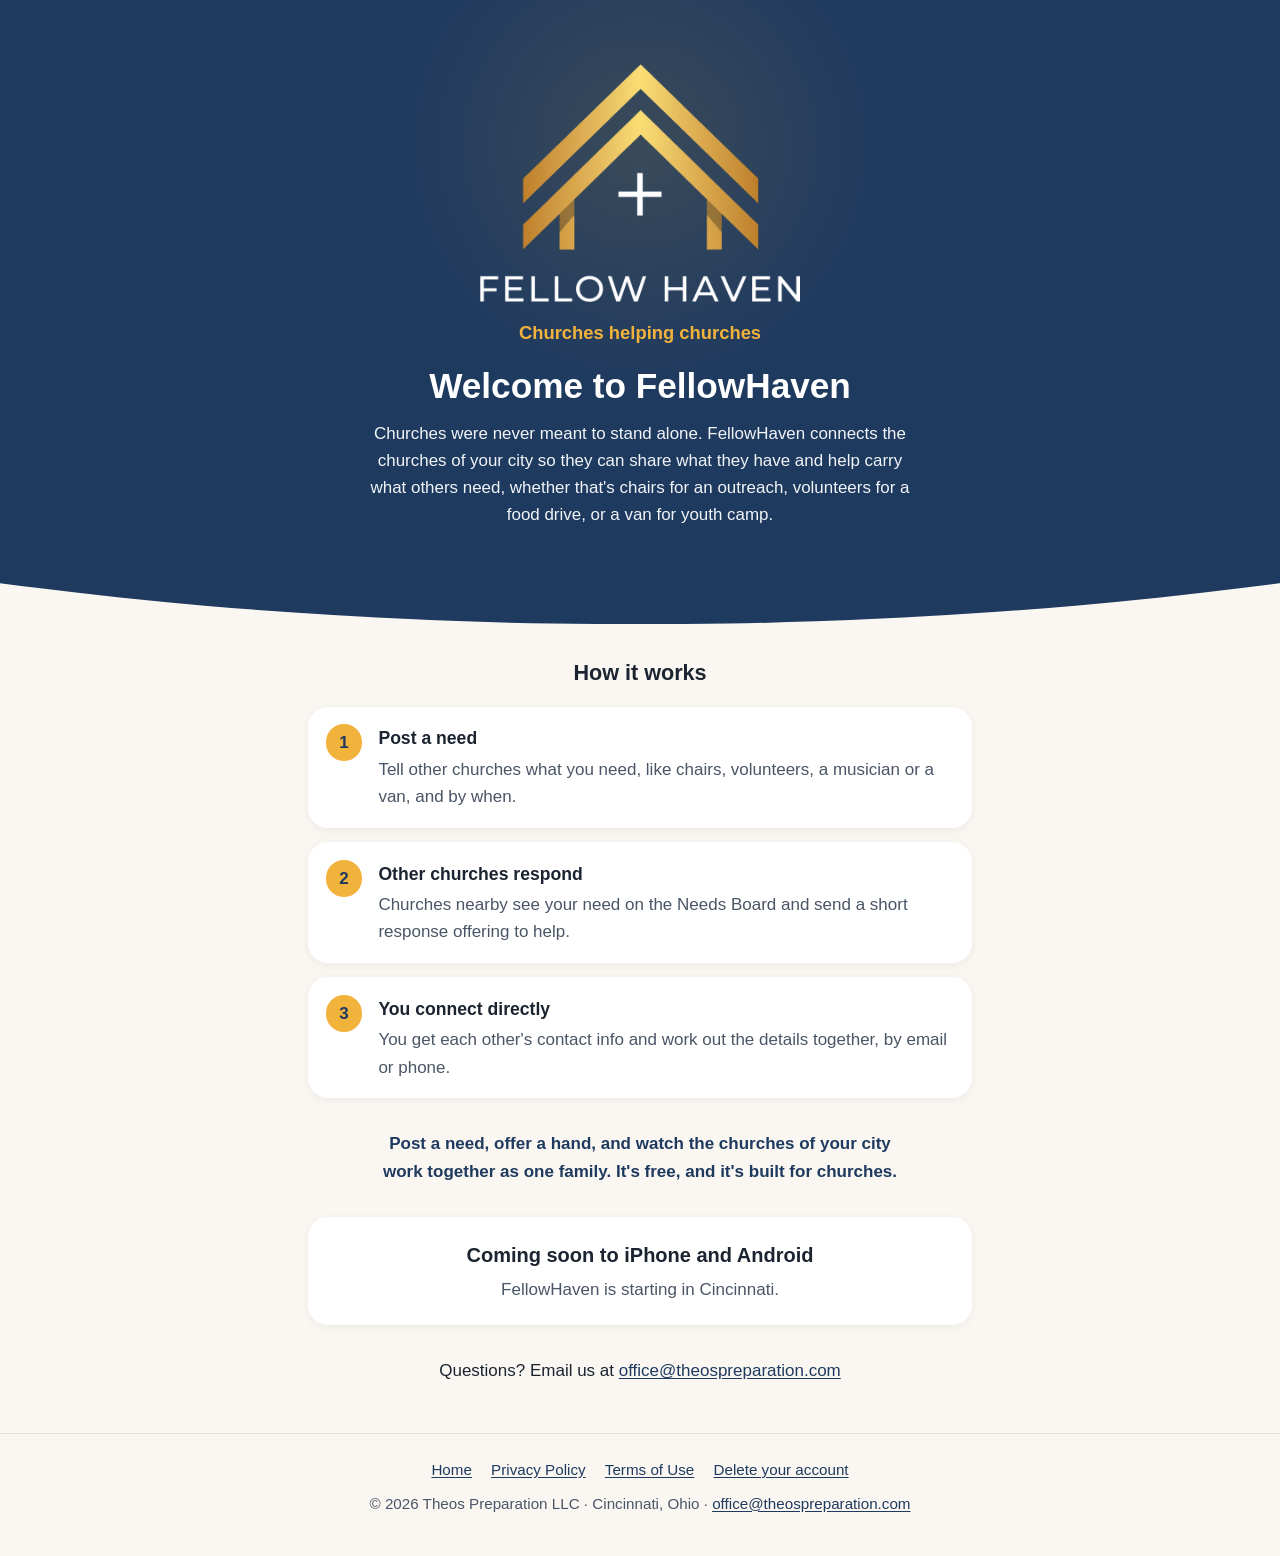
==== index.html @ 467289b3 "fellowhaven.com: home, privacy, terms, delete account Co-Authored-By: Claude Opus 5.5 <noreply@anthr" ====
<!DOCTYPE html>
<html lang="en">
<head>
<meta charset="utf-8">
<meta name="viewport" content="width=device-width, initial-scale=1">
<title>FellowHaven · Churches helping churches</title>
<meta name="description" content="FellowHaven connects the churches of your city so they can share what they have and help carry what others need.">
<meta name="theme-color" content="#1F3A5F">
<link rel="icon" href="/assets/favicon.png" type="image/png">
<link rel="apple-touch-icon" href="/assets/apple-touch-icon.png">
<link rel="stylesheet" href="/assets/site.css">
</head>
<body>
<a class="skip" href="#main">Skip to content</a>
<header class="hero">
<img src="/assets/logo-words-white.png" alt="FellowHaven" width="720" height="537">
<p class="tagline">Churches helping churches</p>
<h1>Welcome to FellowHaven</h1>
<p class="intro">Churches were never meant to stand alone. FellowHaven connects the churches of your city so they can share what they have and help carry what others need, whether that's chairs for an outreach, volunteers for a food drive, or a van for youth camp.</p>
</header>
<main id="main">
<h2 class="section-title">How it works</h2>
<ol class="steps">
<li><h3>Post a need</h3><p>Tell other churches what you need, like chairs, volunteers, a musician or a van, and by when.</p></li>
<li><h3>Other churches respond</h3><p>Churches nearby see your need on the Needs Board and send a short response offering to help.</p></li>
<li><h3>You connect directly</h3><p>You get each other's contact info and work out the details together, by email or phone.</p></li>
</ol>
<p class="closing">Post a need, offer a hand, and watch the churches of your city work together as one family. It's free, and it's built for churches.</p>
<section class="soon">
<h2>Coming soon to iPhone and Android</h2>
<p>FellowHaven is starting in Cincinnati.</p>
</section>
<p class="contact">Questions? Email us at <a href="mailto:office@theospreparation.com">office@theospreparation.com</a></p>
</main>
<footer>
<nav aria-label="Site"><a href="/">Home</a><a href="/privacy">Privacy Policy</a><a href="/terms">Terms of Use</a><a href="/delete-account">Delete your account</a></nav>
<div>&copy; 2026 Theos Preparation LLC &middot; Cincinnati, Ohio &middot; <a href="mailto:office@theospreparation.com">office@theospreparation.com</a></div>
</footer>
</body>
</html>
---- assets/site.css ----
:root {
  --navy: #1F3A5F;
  --gold: #F2B33D;
  --glow: #D4A537;
  --bg: #FAF7F2;
  --card: #FFFFFF;
  --text: #1B2430;
  --muted: #4A5566;
  --link: #1F3A5F;
  --line: #E4E0D8;
  color-scheme: light dark;
}
@media (prefers-color-scheme: dark) {
  :root {
    --bg: #15181D;
    --card: #1E2733;
    --text: #E8ECF1;
    --muted: #B4BDC9;
    --link: #F2B33D;
    --line: #2E3744;
  }
}
* { box-sizing: border-box; }
html { -webkit-text-size-adjust: 100%; }
body {
  margin: 0;
  background: var(--bg);
  color: var(--text);
  font: 17px/1.6 -apple-system, BlinkMacSystemFont, "Segoe UI", Roboto, "Helvetica Neue", Arial, sans-serif;
}
a { color: var(--link); text-underline-offset: 2px; }
a:focus-visible { outline: 3px solid var(--gold); outline-offset: 2px; border-radius: 4px; }
.skip { position: absolute; left: -999px; }
.skip:focus { left: 1rem; top: 1rem; background: var(--card); padding: .5rem 1rem; z-index: 9; }

/* Home hero */
.hero {
  background: var(--navy);
  color: #fff;
  text-align: center;
  padding: 3rem 1.25rem 4.5rem;
  position: relative;
  overflow: hidden;
  clip-path: ellipse(140% 100% at 50% 0%);
}
.hero::before {
  content: "";
  position: absolute;
  left: 50%; top: 9rem;
  width: 34rem; height: 34rem;
  transform: translate(-50%, -50%);
  background: radial-gradient(circle, rgba(212,165,55,.15) 0%, rgba(212,165,55,0) 65%);
  pointer-events: none;
}
.hero img { position: relative; width: min(60vw, 320px); height: auto; }
.tagline { position: relative; color: var(--gold); font-weight: 600; font-size: 1.15rem; margin: .5rem 0 0; }
.hero h1 { position: relative; font-size: 1.75rem; line-height: 1.25; margin: 1rem 0 .75rem; }
.hero .intro { position: relative; max-width: 34rem; margin: 0 auto; color: #F1F4F8; font-size: 1.06rem; }

main { max-width: 44rem; margin: 0 auto; padding: 2rem 1.25rem 1rem; }
.steps { list-style: none; padding: 0; margin: 0; display: grid; gap: .9rem; }
.steps li {
  background: var(--card);
  border-radius: 20px;
  padding: 1.1rem 1.2rem 1.1rem 4.4rem;
  position: relative;
  box-shadow: 0 2px 10px rgba(16, 24, 40, .06);
}
.steps li::before {
  counter-increment: step;
  content: counter(step);
  position: absolute; left: 1.1rem; top: 1.1rem;
  width: 2.3rem; height: 2.3rem; border-radius: 50%;
  background: var(--gold); color: var(--navy);
  font-weight: 800; display: grid; place-items: center;
}
.steps { counter-reset: step; }
.steps h3 { margin: 0 0 .2rem; font-size: 1.1rem; }
.steps p { margin: 0; color: var(--muted); }
.section-title { font-size: 1.35rem; margin: 0 0 1rem; text-align: center; }
.closing { text-align: center; color: var(--link); font-weight: 600; max-width: 34rem; margin: 2rem auto; }
.soon {
  text-align: center; background: var(--card); border-radius: 20px;
  padding: 1.4rem 1.2rem; margin: 2rem 0;
  box-shadow: 0 2px 10px rgba(16, 24, 40, .06);
}
.soon h2 { margin: 0 0 .3rem; font-size: 1.25rem; }
.soon p { margin: 0; color: var(--muted); }
.contact { text-align: center; margin: 1.5rem 0 2rem; }

/* Legal pages */
.bar { background: var(--navy); padding: .8rem 1.25rem; }
.bar a { display: inline-flex; align-items: center; gap: .6rem; color: #fff; text-decoration: none; font-weight: 700; font-size: 1.1rem; }
.bar img { width: 40px; height: auto; }
.doc h1 { font-size: 1.9rem; line-height: 1.2; margin: .5rem 0 .25rem; }
.doc h2 { font-size: 1.25rem; margin: 2rem 0 .5rem; }
.doc ul, .doc ol { padding-left: 1.3rem; }
.doc li { margin: .3rem 0; }
.doc p, .doc li { overflow-wrap: anywhere; }

footer { border-top: 1px solid var(--line); text-align: center; padding: 1.5rem 1.25rem 2.5rem; color: var(--muted); font-size: .95rem; }
footer nav { display: flex; flex-wrap: wrap; justify-content: center; gap: .4rem 1.2rem; margin-bottom: .6rem; }

@media (min-width: 720px) {
  .hero { padding: 4rem 2rem 6rem; }
  .hero h1 { font-size: 2.2rem; }
}
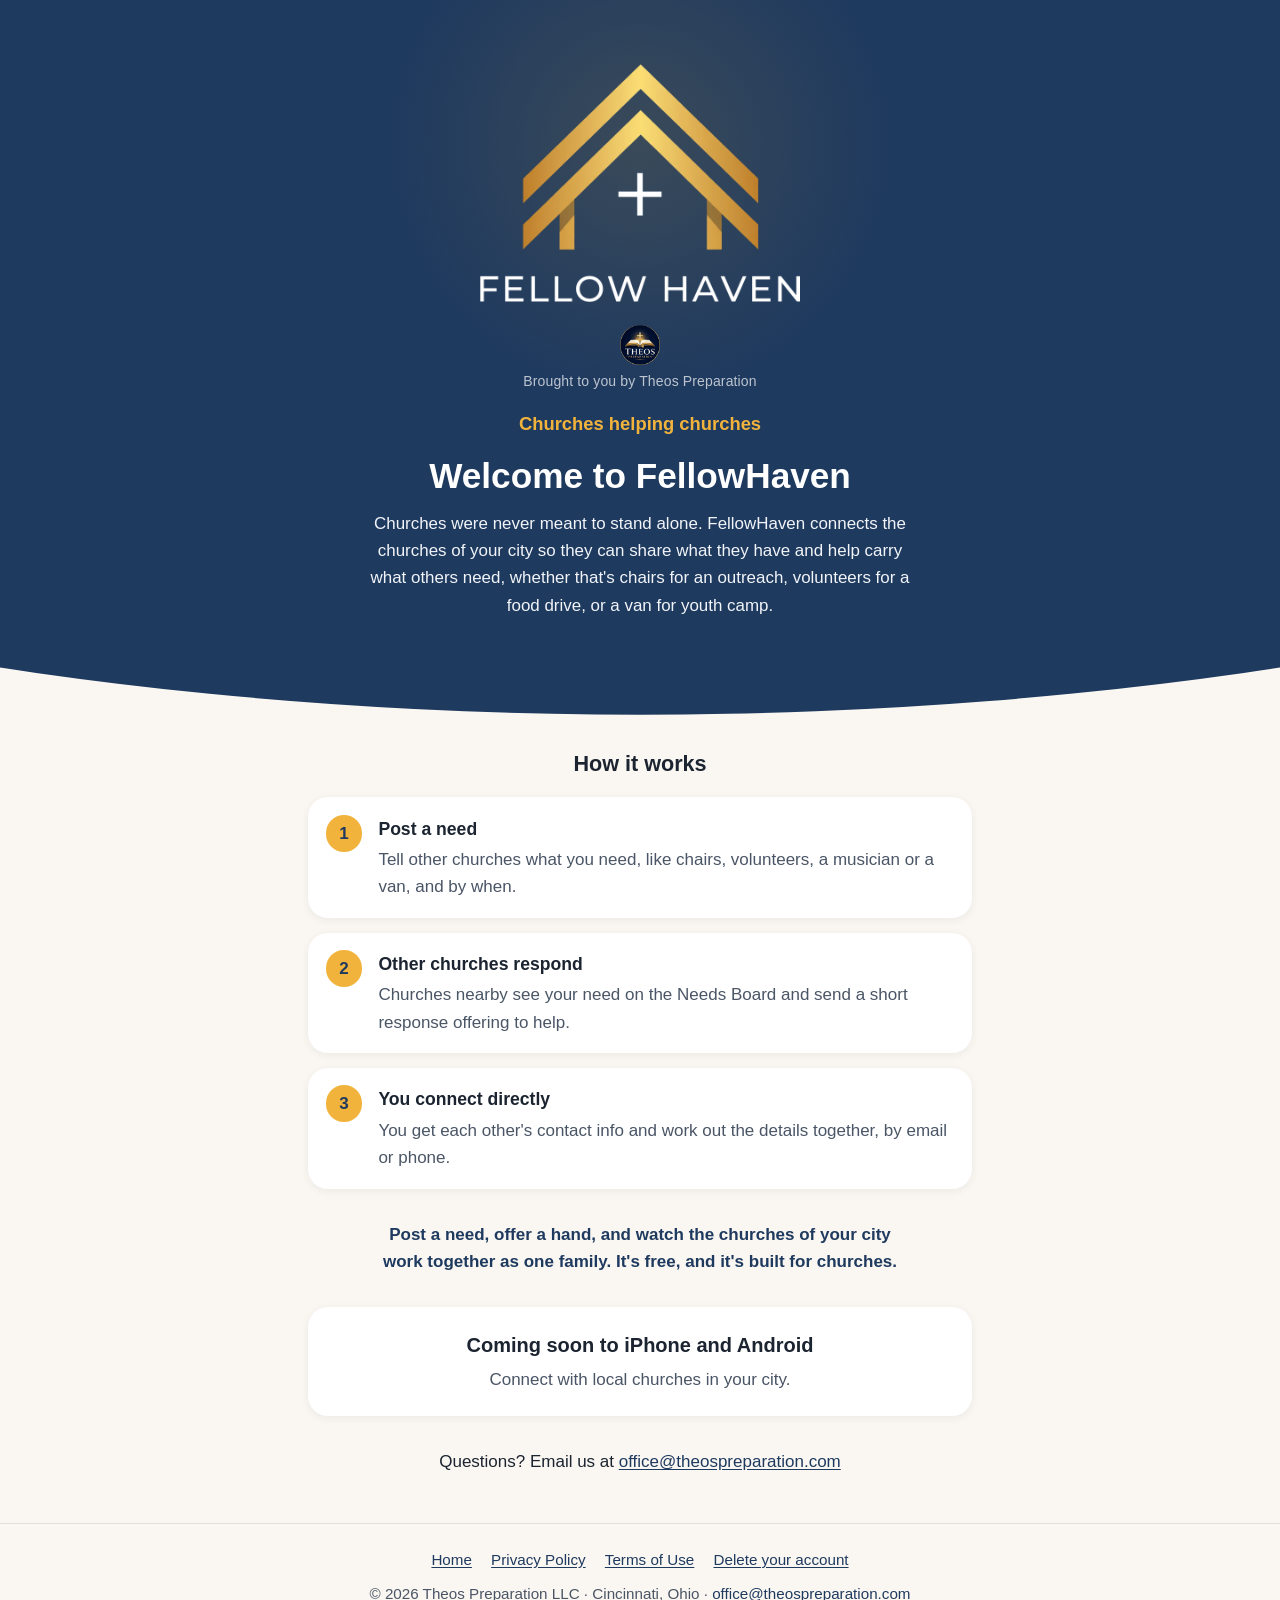
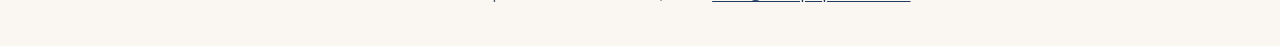
==== commit 793ed567: "Homepage: Theos Preparation attribution and "your city" wording Adds a small "Brought to you by Theo" ====
--- a/index.html
+++ b/index.html
@@ -14,6 +14,7 @@
 <a class="skip" href="#main">Skip to content</a>
 <header class="hero">
 <img src="/assets/logo-words-white.png" alt="FellowHaven" width="720" height="537">
+<div class="byline"><img src="/assets/theos-logo.png" alt="Theos Preparation logo" width="132" height="132"><span>Brought to you by Theos Preparation</span></div>
 <p class="tagline">Churches helping churches</p>
 <h1>Welcome to FellowHaven</h1>
 <p class="intro">Churches were never meant to stand alone. FellowHaven connects the churches of your city so they can share what they have and help carry what others need, whether that's chairs for an outreach, volunteers for a food drive, or a van for youth camp.</p>
@@ -28,7 +29,7 @@
 <p class="closing">Post a need, offer a hand, and watch the churches of your city work together as one family. It's free, and it's built for churches.</p>
 <section class="soon">
 <h2>Coming soon to iPhone and Android</h2>
-<p>FellowHaven is starting in Cincinnati.</p>
+<p>Connect with local churches in your city.</p>
 </section>
 <p class="contact">Questions? Email us at <a href="mailto:office@theospreparation.com">office@theospreparation.com</a></p>
 </main>
--- a/assets/site.css
+++ b/assets/site.css
@@ -53,6 +53,9 @@
   pointer-events: none;
 }
 .hero img { position: relative; width: min(60vw, 320px); height: auto; }
+.byline { position: relative; display: flex; flex-direction: column; align-items: center; gap: .35rem; margin: .9rem 0 1rem; }
+.hero .byline img { width: auto; height: 32px; }
+.byline span { font-size: 13px; color: rgba(255,255,255,.7); letter-spacing: .01em; }
 .tagline { position: relative; color: var(--gold); font-weight: 600; font-size: 1.15rem; margin: .5rem 0 0; }
 .hero h1 { position: relative; font-size: 1.75rem; line-height: 1.25; margin: 1rem 0 .75rem; }
 .hero .intro { position: relative; max-width: 34rem; margin: 0 auto; color: #F1F4F8; font-size: 1.06rem; }
@@ -102,6 +105,8 @@
 footer nav { display: flex; flex-wrap: wrap; justify-content: center; gap: .4rem 1.2rem; margin-bottom: .6rem; }
 
 @media (min-width: 720px) {
+  .hero .byline img { height: 40px; }
+  .byline span { font-size: 14px; }
   .hero { padding: 4rem 2rem 6rem; }
   .hero h1 { font-size: 2.2rem; }
 }
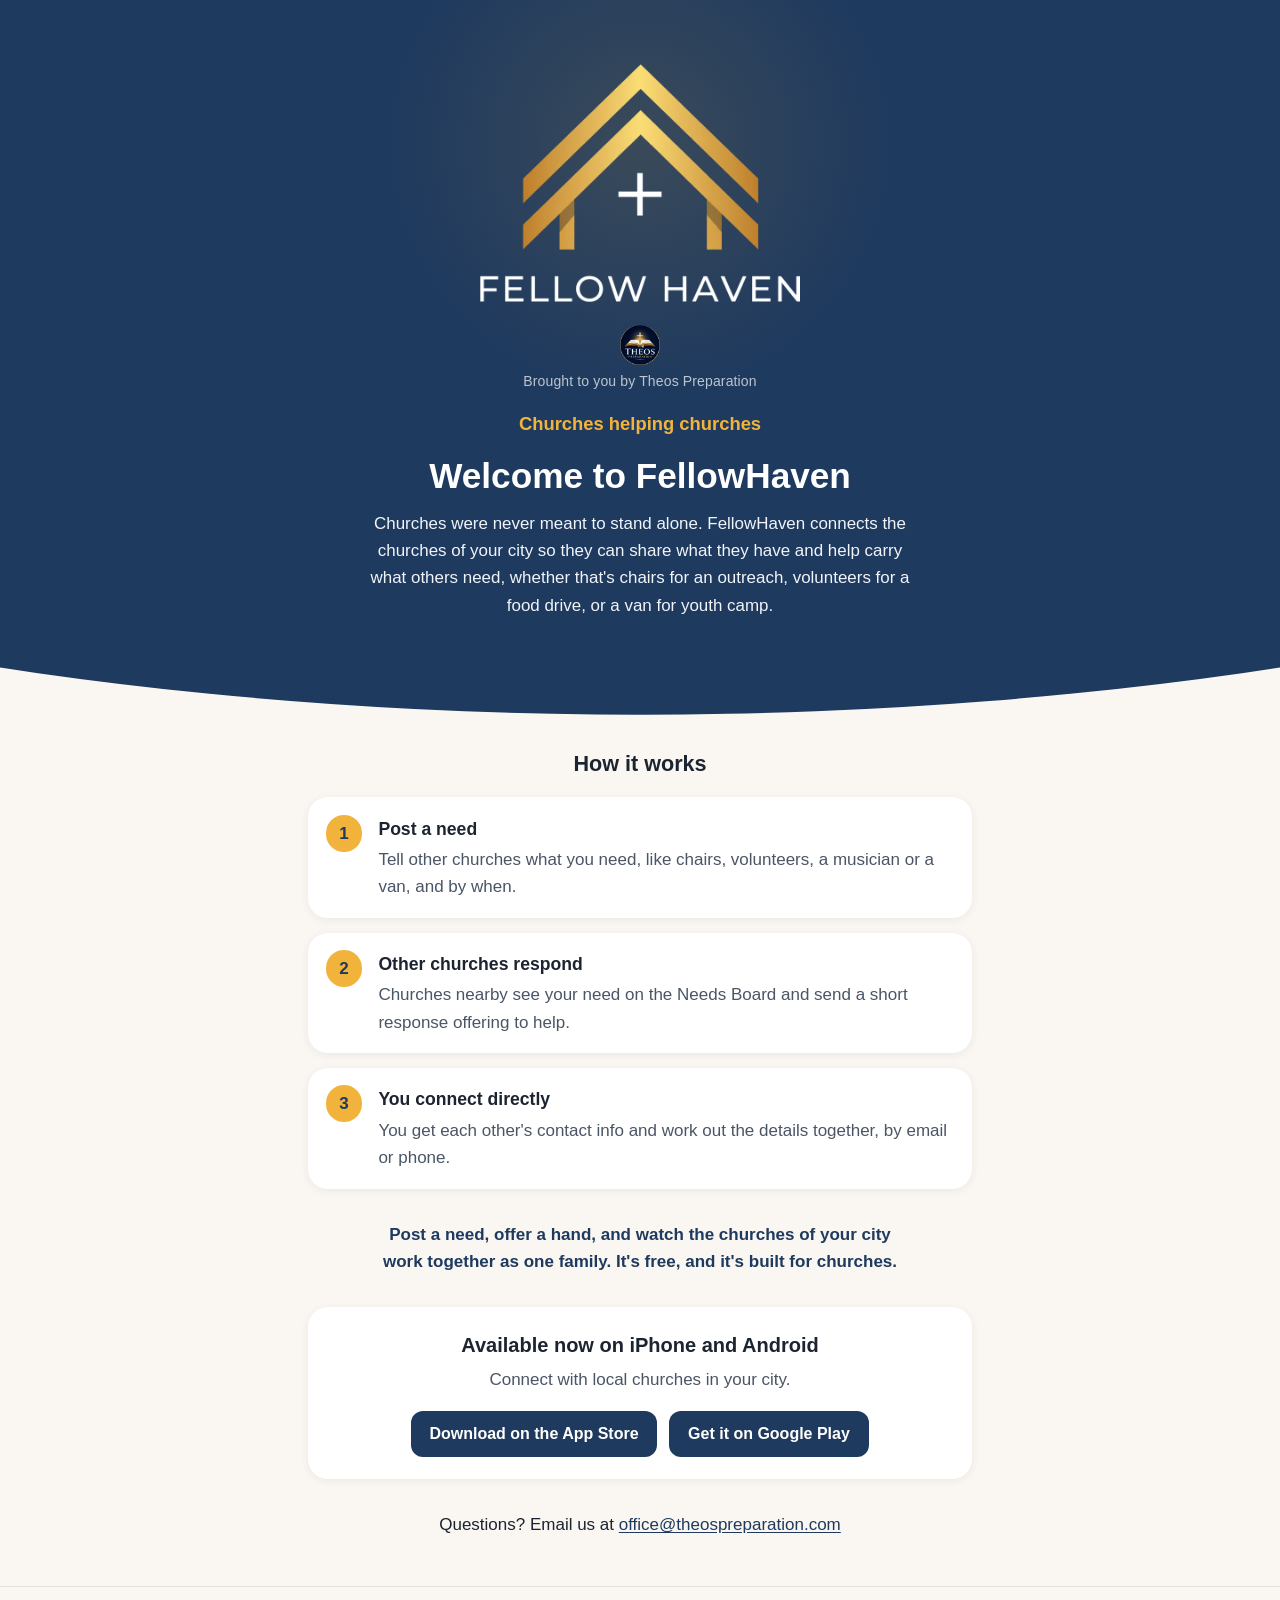
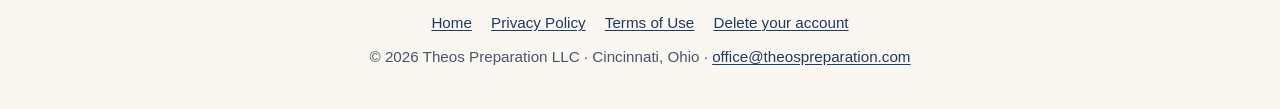
==== commit 444e9ddf: "Show FellowHaven as available now with App Store and Google Play links" ====
--- a/index.html
+++ b/index.html
@@ -9,6 +9,8 @@
 <link rel="icon" href="/assets/favicon.png" type="image/png">
 <link rel="apple-touch-icon" href="/assets/apple-touch-icon.png">
 <link rel="stylesheet" href="/assets/site.css">
+<link rel="canonical" href="https://fellowhaven.com/">
+<meta name="google-site-verification" content="I7YIm4Yz6FkCtrnVVvtLcRGQxtEkOS-CbHiPkV8F2Vc">
 </head>
 <body>
 <a class="skip" href="#main">Skip to content</a>
@@ -27,9 +29,13 @@
 <li><h3>You connect directly</h3><p>You get each other's contact info and work out the details together, by email or phone.</p></li>
 </ol>
 <p class="closing">Post a need, offer a hand, and watch the churches of your city work together as one family. It's free, and it's built for churches.</p>
-<section class="soon">
-<h2>Coming soon to iPhone and Android</h2>
+<section class="available" aria-labelledby="available-now">
+<h2 id="available-now">Available now on iPhone and Android</h2>
 <p>Connect with local churches in your city.</p>
+<div class="store-buttons">
+<a class="store-btn" href="https://apps.apple.com/us/app/fellowhaven/id6836943199" target="_blank" rel="noopener">Download on the App Store</a>
+<a class="store-btn" href="https://play.google.com/store/apps/details?id=com.theospreparation.churchboard" target="_blank" rel="noopener">Get it on Google Play</a>
+</div>
 </section>
 <p class="contact">Questions? Email us at <a href="mailto:office@theospreparation.com">office@theospreparation.com</a></p>
 </main>
--- a/assets/site.css
+++ b/assets/site.css
@@ -82,13 +82,20 @@
 .steps p { margin: 0; color: var(--muted); }
 .section-title { font-size: 1.35rem; margin: 0 0 1rem; text-align: center; }
 .closing { text-align: center; color: var(--link); font-weight: 600; max-width: 34rem; margin: 2rem auto; }
-.soon {
+.available {
   text-align: center; background: var(--card); border-radius: 20px;
   padding: 1.4rem 1.2rem; margin: 2rem 0;
   box-shadow: 0 2px 10px rgba(16, 24, 40, .06);
 }
-.soon h2 { margin: 0 0 .3rem; font-size: 1.25rem; }
-.soon p { margin: 0; color: var(--muted); }
+.available h2 { margin: 0 0 .3rem; font-size: 1.25rem; }
+.available p { margin: 0; color: var(--muted); }
+.store-buttons { display: flex; flex-wrap: wrap; justify-content: center; gap: .75rem; margin-top: 1.1rem; }
+.store-btn { display: inline-flex; align-items: center; justify-content: center; background: var(--navy); color: #fff; text-decoration: none; font-weight: 700; font-size: 1rem; line-height: 1.25; padding: .8rem 1.15rem; border-radius: 12px; min-height: 44px; min-width: 12.5rem; text-align: center; }
+.store-btn:hover { filter: brightness(0.92); color: #fff; }
+@media (prefers-color-scheme: dark) {
+  .store-btn { background: var(--gold); color: var(--navy); }
+  .store-btn:hover { background: var(--glow); color: var(--navy); }
+}
 .contact { text-align: center; margin: 1.5rem 0 2rem; }
 
 /* Legal pages */
